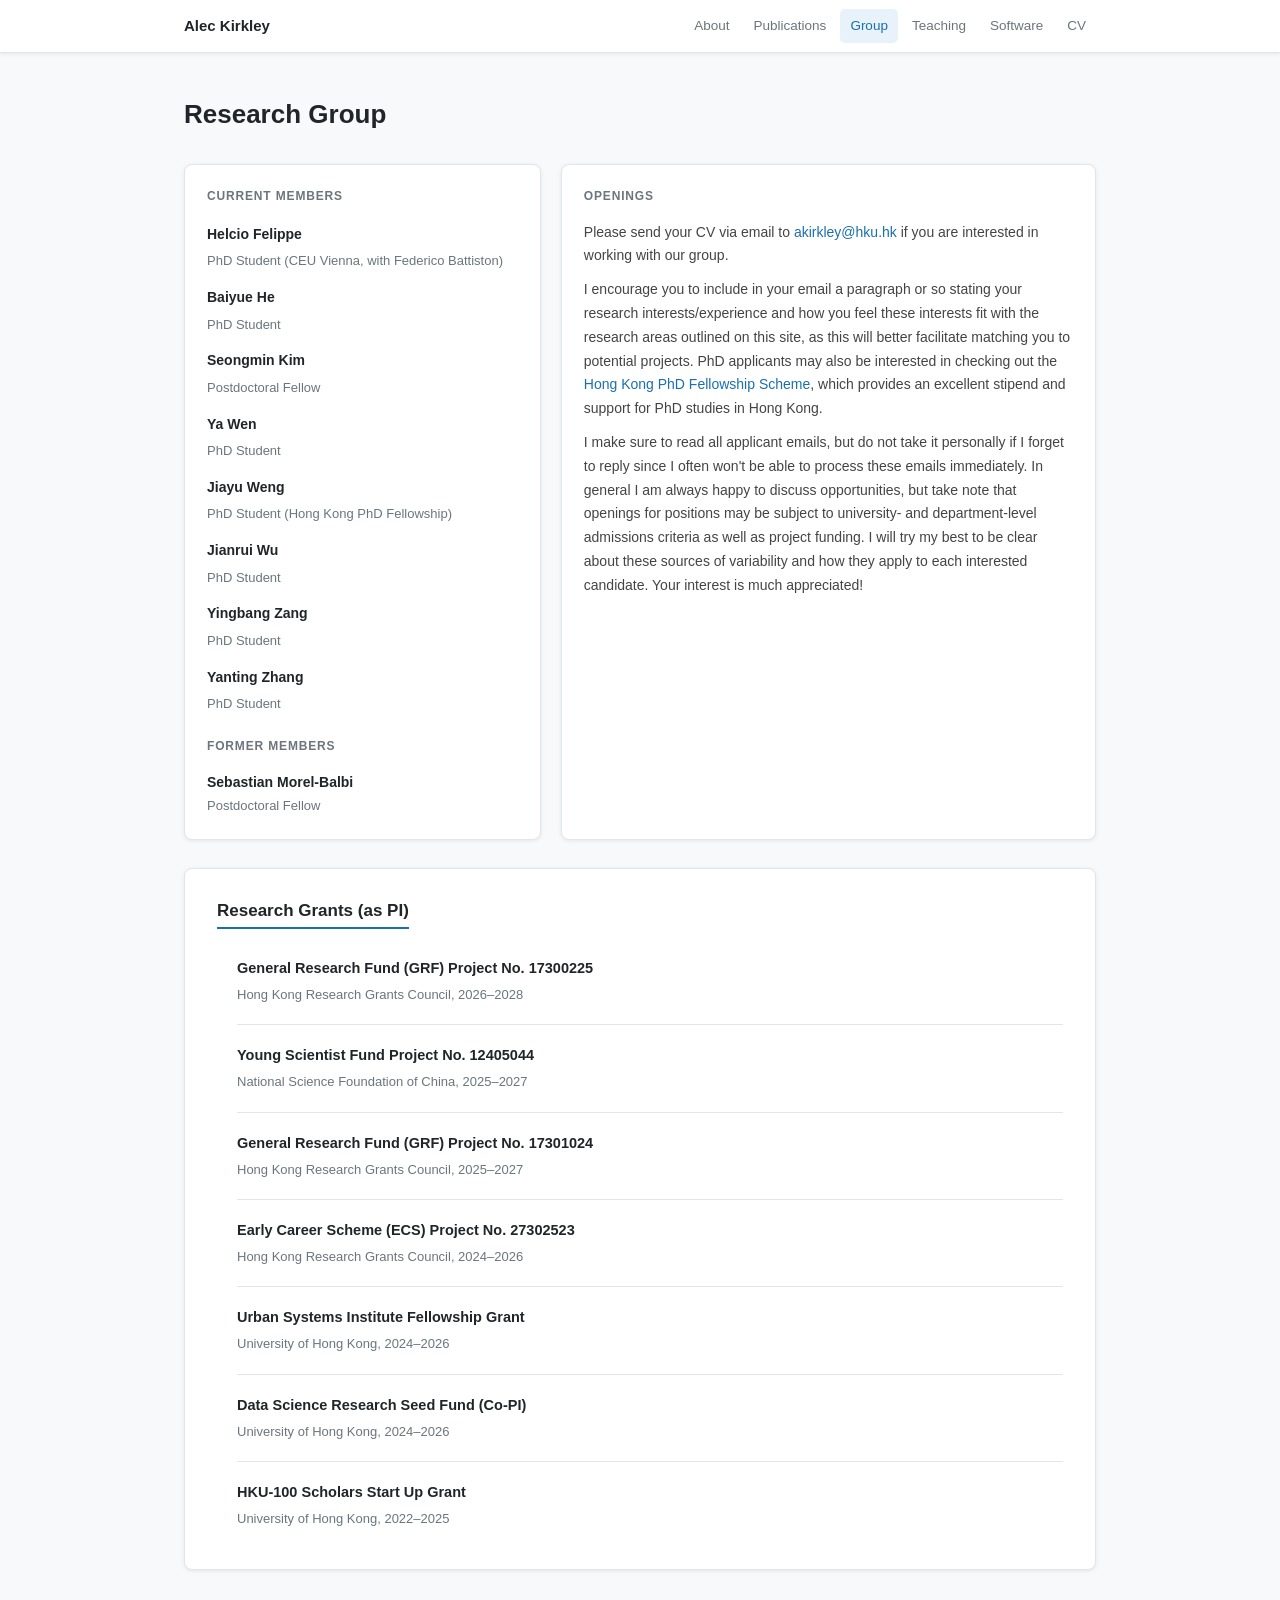
==== group.html @ 04981c3e "Initial commit" ====
<!DOCTYPE html>
<html lang="en">
<head>
<meta charset="UTF-8">
<meta name="viewport" content="width=device-width, initial-scale=1.0">
<title>Research Group — Alec Kirkley</title>
<link rel="stylesheet" href="style.css">
</head>
<body>

<nav>
  <div class="nav-inner">
    <a class="nav-brand" href="index.html">Alec Kirkley</a>
    <a class="nav-link" href="index.html">About</a>
    <a class="nav-link" href="pubs.html">Publications</a>
    <a class="nav-link active" href="group.html">Group</a>
    <a class="nav-link" href="teaching.html">Teaching</a>
    <a class="nav-link" href="software.html">Software</a>
    <a class="nav-link" href="files/cv.pdf">CV</a>
  </div>
</nav>

<div class="page">
  <div class="page-header">
    <h1>Research Group</h1>
  </div>

  <div class="grid-2" style="margin-bottom:28px;">
    <div class="card">
      <div class="card-title">Current Members</div>
      <ul style="list-style:none;padding:0;font-size:14px;line-height:1.9;">
        <li><strong>Helcio Felippe</strong><br><span style="color:#6c757d;font-size:13px;">PhD Student (CEU Vienna, with Federico Battiston)</span></li>
        <li style="margin-top:10px;"><strong>Baiyue He</strong><br><span style="color:#6c757d;font-size:13px;">PhD Student</span></li>
        <li style="margin-top:10px;"><strong>Seongmin Kim</strong><br><span style="color:#6c757d;font-size:13px;">Postdoctoral Fellow</span></li>
        <li style="margin-top:10px;"><strong>Ya Wen</strong><br><span style="color:#6c757d;font-size:13px;">PhD Student</span></li>
        <li style="margin-top:10px;"><strong>Jiayu Weng</strong><br><span style="color:#6c757d;font-size:13px;">PhD Student (Hong Kong PhD Fellowship)</span></li>
        <li style="margin-top:10px;"><strong>Jianrui Wu</strong><br><span style="color:#6c757d;font-size:13px;">PhD Student</span></li>
        <li style="margin-top:10px;"><strong>Yingbang Zang</strong><br><span style="color:#6c757d;font-size:13px;">PhD Student</span></li>
        <li style="margin-top:10px;"><strong>Yanting Zhang</strong><br><span style="color:#6c757d;font-size:13px;">PhD Student</span></li>
      </ul>
      <div class="card-title" style="margin-top:20px;">Former Members</div>
      <ul style="list-style:none;padding:0;font-size:14px;">
        <li><strong>Sebastian Morel-Balbi</strong><br><span style="color:#6c757d;font-size:13px;">Postdoctoral Fellow</span></li>
      </ul>
    </div>
    <div class="card">
      <div class="card-title">Openings</div>
      <p style="font-size:14px;color:#444;line-height:1.7;">Please send your CV via email to <a href="mailto:akirkley@hku.hk">akirkley@hku.hk</a> if you are interested in working with our group.</p>
      <p style="font-size:14px;color:#444;line-height:1.7;margin-top:10px;">I encourage you to include in your email a paragraph or so stating your research interests/experience and how you feel these interests fit with the research areas outlined on this site, as this will better facilitate matching you to potential projects. PhD applicants may also be interested in checking out the <a href="https://cerg1.ugc.edu.hk/hkpfs/index.html" target="_blank">Hong Kong PhD Fellowship Scheme</a>, which provides an excellent stipend and support for PhD studies in Hong Kong.</p>
      <p style="font-size:14px;color:#444;line-height:1.7;margin-top:10px;">I make sure to read all applicant emails, but do not take it personally if I forget to reply since I often won't be able to process these emails immediately. In general I am always happy to discuss opportunities, but take note that openings for positions may be subject to university- and department-level admissions criteria as well as project funding. I will try my best to be clear about these sources of variability and how they apply to each interested candidate. Your interest is much appreciated!</p>
    </div>
  </div>

  <div class="section">
    <h2>Research Grants (as PI)</h2>
    <ul class="pub-list">
      <li class="pub-item">
        <div class="pub-title">General Research Fund (GRF) Project No. 17300225</div>
        <div class="pub-venue">Hong Kong Research Grants Council, 2026–2028</div>
      </li>
      <li class="pub-item">
        <div class="pub-title">Young Scientist Fund Project No. 12405044</div>
        <div class="pub-venue">National Science Foundation of China, 2025–2027</div>
      </li>
      <li class="pub-item">
        <div class="pub-title">General Research Fund (GRF) Project No. 17301024</div>
        <div class="pub-venue">Hong Kong Research Grants Council, 2025–2027</div>
      </li>
      <li class="pub-item">
        <div class="pub-title">Early Career Scheme (ECS) Project No. 27302523</div>
        <div class="pub-venue">Hong Kong Research Grants Council, 2024–2026</div>
      </li>
      <li class="pub-item">
        <div class="pub-title">Urban Systems Institute Fellowship Grant</div>
        <div class="pub-venue">University of Hong Kong, 2024–2026</div>
      </li>
      <li class="pub-item">
        <div class="pub-title">Data Science Research Seed Fund (Co-PI)</div>
        <div class="pub-venue">University of Hong Kong, 2024–2026</div>
      </li>
      <li class="pub-item">
        <div class="pub-title">HKU-100 Scholars Start Up Grant</div>
        <div class="pub-venue">University of Hong Kong, 2022–2025</div>
      </li>
    </ul>
  </div>
</div>
</body>
</html>
---- style.css ----
*, *::before, *::after { box-sizing: border-box; margin: 0; padding: 0; }

:root {
  --bg: #f8f9fa;
  --surface: #ffffff;
  --border: #e2e6ea;
  --text: #212529;
  --muted: #6c757d;
  --accent: #1a6faf;
  --accent-light: #e8f2fa;
  --radius: 8px;
  --shadow: 0 1px 4px rgba(0,0,0,0.08);
  --shadow-md: 0 3px 12px rgba(0,0,0,0.10);
}

body {
  font-family: -apple-system, BlinkMacSystemFont, "Segoe UI", Roboto, "Helvetica Neue", Arial, sans-serif;
  font-size: 15px;
  line-height: 1.65;
  color: var(--text);
  background: var(--bg);
}

a { color: var(--accent); text-decoration: none; }
a:hover { text-decoration: underline; }

/* NAV */
nav {
  background: var(--surface);
  border-bottom: 1px solid var(--border);
  position: sticky;
  top: 0;
  z-index: 100;
  box-shadow: var(--shadow);
}
.nav-inner {
  max-width: 960px;
  margin: 0 auto;
  padding: 0 24px;
  display: flex;
  align-items: center;
  gap: 4px;
  height: 52px;
}
.nav-brand {
  font-weight: 600;
  font-size: 15px;
  color: var(--text);
  margin-right: auto;
  white-space: nowrap;
}
.nav-brand:hover { text-decoration: none; color: var(--accent); }
nav a.nav-link {
  font-size: 13.5px;
  color: var(--muted);
  padding: 6px 10px;
  border-radius: 5px;
  transition: background 0.15s, color 0.15s;
}
nav a.nav-link:hover, nav a.nav-link.active {
  background: var(--accent-light);
  color: var(--accent);
  text-decoration: none;
}

/* PAGE WRAPPER */
.page { max-width: 960px; margin: 0 auto; padding: 40px 24px 80px; }

/* HERO */
.hero {
  display: flex;
  gap: 36px;
  align-items: flex-start;
  background: var(--surface);
  border: 1px solid var(--border);
  border-radius: var(--radius);
  padding: 32px;
  box-shadow: var(--shadow);
  margin-bottom: 32px;
}
.hero-photo {
  width: 130px;
  height: 130px;
  border-radius: 50%;
  object-fit: cover;
  flex-shrink: 0;
  border: 3px solid var(--border);
}
.hero-body { flex: 1; }
.hero-name { font-size: 24px; font-weight: 700; margin-bottom: 2px; }
.hero-role { color: var(--accent); font-size: 15px; font-weight: 500; margin-bottom: 4px; }
.hero-org { color: var(--muted); font-size: 13.5px; margin-bottom: 14px; }
.hero-links { display: flex; flex-wrap: wrap; gap: 8px; }
.hero-link {
  display: inline-flex;
  align-items: center;
  gap: 5px;
  font-size: 13px;
  color: var(--muted);
  border: 1px solid var(--border);
  border-radius: 20px;
  padding: 4px 12px;
  transition: border-color 0.15s, color 0.15s;
}
.hero-link:hover { border-color: var(--accent); color: var(--accent); text-decoration: none; }

/* GRID */
.grid-3 {
  display: grid;
  grid-template-columns: repeat(3, 1fr);
  gap: 20px;
  margin-bottom: 32px;
}
.grid-2 {
  display: grid;
  grid-template-columns: 2fr 3fr;
  gap: 20px;
  margin-bottom: 32px;
}
@media (max-width: 700px) {
  .grid-3, .grid-2 { grid-template-columns: 1fr; }
  .hero { flex-direction: column; gap: 20px; }
}

/* CARD */
.card {
  background: var(--surface);
  border: 1px solid var(--border);
  border-radius: var(--radius);
  padding: 22px;
  box-shadow: var(--shadow);
}
.card-title {
  font-size: 12px;
  font-weight: 700;
  text-transform: uppercase;
  letter-spacing: 0.07em;
  color: var(--muted);
  margin-bottom: 14px;
}
.tag-list { display: flex; flex-wrap: wrap; gap: 6px; }
.tag {
  background: var(--accent-light);
  color: var(--accent);
  font-size: 12px;
  padding: 4px 10px;
  border-radius: 20px;
  font-weight: 500;
}

/* BIO SECTION */
.section {
  background: var(--surface);
  border: 1px solid var(--border);
  border-radius: var(--radius);
  padding: 28px 32px;
  box-shadow: var(--shadow);
  margin-bottom: 32px;
}
.section h2 {
  font-size: 17px;
  font-weight: 700;
  margin-bottom: 14px;
  color: var(--text);
  border-bottom: 2px solid var(--accent);
  display: inline-block;
  padding-bottom: 2px;
}
.section p { margin-bottom: 12px; color: var(--text); }
.section p:last-child { margin-bottom: 0; }
.section ul, .section ol { padding-left: 20px; margin-bottom: 12px; }
.section li { margin-bottom: 5px; }

/* PUB LIST */
.pub-list { list-style: none; padding: 0; }
.pub-item {
  padding: 14px 0;
  border-bottom: 1px solid var(--border);
}
.pub-item:last-child { border-bottom: none; padding-bottom: 0; }
.pub-title { font-weight: 600; font-size: 14.5px; margin-bottom: 3px; }
.pub-venue { font-size: 13px; color: var(--muted); margin-bottom: 5px; }
.pub-links { display: flex; gap: 8px; flex-wrap: wrap; }
.pub-link {
  font-size: 12px;
  background: var(--accent-light);
  color: var(--accent);
  padding: 2px 10px;
  border-radius: 12px;
  border: 1px solid #c9def0;
}
.pub-link:hover { background: var(--accent); color: #fff; text-decoration: none; }

.section-label {
  font-size: 11px;
  font-weight: 700;
  text-transform: uppercase;
  letter-spacing: 0.1em;
  color: var(--accent);
  margin: 20px 0 10px;
}
.section-label:first-child { margin-top: 0; }

/* PAGE HEADER */
.page-header {
  margin-bottom: 28px;
}
.page-header h1 {
  font-size: 26px;
  font-weight: 700;
}
.page-header p { color: var(--muted); margin-top: 4px; }

/* SELECTED PUBS ON HOME */
.sel-pub {
  padding: 10px 0;
  border-bottom: 1px solid var(--border);
  font-size: 14px;
}
.sel-pub:last-child { border-bottom: none; }
.sel-pub strong { display: block; font-weight: 600; margin-bottom: 2px; }
.sel-pub span { color: var(--muted); font-size: 13px; }

/* CONTACT CARD */
.contact-item { display: flex; align-items: center; gap: 8px; margin-bottom: 10px; font-size: 14px; color: var(--muted); }
.contact-item a { color: var(--text); }
.contact-item:last-child { margin-bottom: 0; }
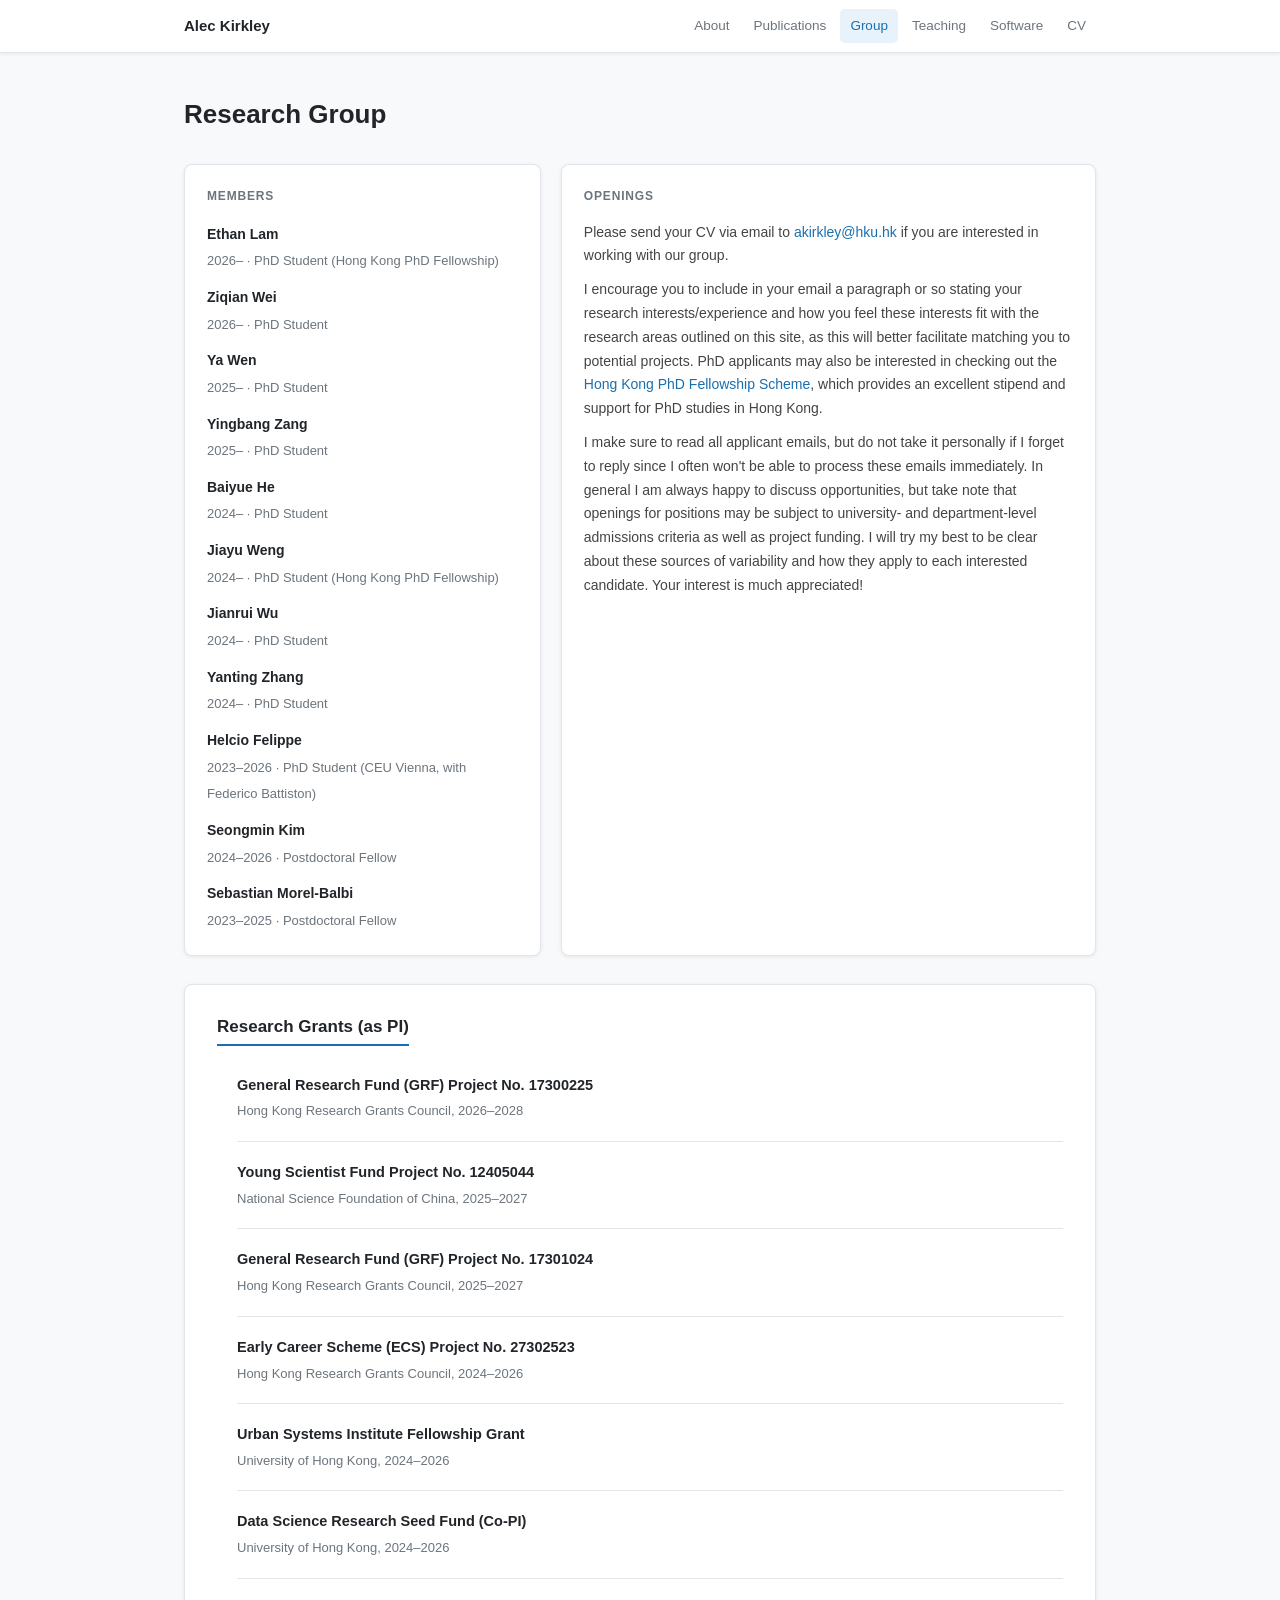
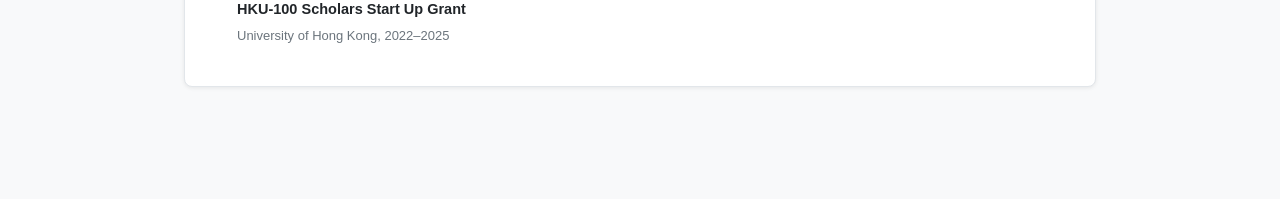
==== commit 78e6e27e: "Update group.html" ====
--- a/group.html
+++ b/group.html
@@ -27,20 +27,19 @@
 
   <div class="grid-2" style="margin-bottom:28px;">
     <div class="card">
-      <div class="card-title">Current Members</div>
+      <div class="card-title">Members</div>
       <ul style="list-style:none;padding:0;font-size:14px;line-height:1.9;">
-        <li><strong>Helcio Felippe</strong><br><span style="color:#6c757d;font-size:13px;">PhD Student (CEU Vienna, with Federico Battiston)</span></li>
-        <li style="margin-top:10px;"><strong>Baiyue He</strong><br><span style="color:#6c757d;font-size:13px;">PhD Student</span></li>
-        <li style="margin-top:10px;"><strong>Seongmin Kim</strong><br><span style="color:#6c757d;font-size:13px;">Postdoctoral Fellow</span></li>
-        <li style="margin-top:10px;"><strong>Ya Wen</strong><br><span style="color:#6c757d;font-size:13px;">PhD Student</span></li>
-        <li style="margin-top:10px;"><strong>Jiayu Weng</strong><br><span style="color:#6c757d;font-size:13px;">PhD Student (Hong Kong PhD Fellowship)</span></li>
-        <li style="margin-top:10px;"><strong>Jianrui Wu</strong><br><span style="color:#6c757d;font-size:13px;">PhD Student</span></li>
-        <li style="margin-top:10px;"><strong>Yingbang Zang</strong><br><span style="color:#6c757d;font-size:13px;">PhD Student</span></li>
-        <li style="margin-top:10px;"><strong>Yanting Zhang</strong><br><span style="color:#6c757d;font-size:13px;">PhD Student</span></li>
-      </ul>
-      <div class="card-title" style="margin-top:20px;">Former Members</div>
-      <ul style="list-style:none;padding:0;font-size:14px;">
-        <li><strong>Sebastian Morel-Balbi</strong><br><span style="color:#6c757d;font-size:13px;">Postdoctoral Fellow</span></li>
+        <li><strong>Ethan Lam</strong><br><span style="color:#6c757d;font-size:13px;">2026– &middot; PhD Student (Hong Kong PhD Fellowship)</span></li>
+        <li style="margin-top:10px;"><strong>Ziqian Wei</strong><br><span style="color:#6c757d;font-size:13px;">2026– &middot; PhD Student</span></li>
+        <li style="margin-top:10px;"><strong>Ya Wen</strong><br><span style="color:#6c757d;font-size:13px;">2025– &middot; PhD Student</span></li>
+        <li style="margin-top:10px;"><strong>Yingbang Zang</strong><br><span style="color:#6c757d;font-size:13px;">2025– &middot; PhD Student</span></li>
+        <li style="margin-top:10px;"><strong>Baiyue He</strong><br><span style="color:#6c757d;font-size:13px;">2024– &middot; PhD Student</span></li>
+        <li style="margin-top:10px;"><strong>Jiayu Weng</strong><br><span style="color:#6c757d;font-size:13px;">2024– &middot; PhD Student (Hong Kong PhD Fellowship)</span></li>
+        <li style="margin-top:10px;"><strong>Jianrui Wu</strong><br><span style="color:#6c757d;font-size:13px;">2024– &middot; PhD Student</span></li>
+        <li style="margin-top:10px;"><strong>Yanting Zhang</strong><br><span style="color:#6c757d;font-size:13px;">2024– &middot; PhD Student</span></li>
+        <li style="margin-top:10px;"><strong>Helcio Felippe</strong><br><span style="color:#6c757d;font-size:13px;">2023–2026 &middot; PhD Student (CEU Vienna, with Federico Battiston)</span></li>
+        <li style="margin-top:10px;"><strong>Seongmin Kim</strong><br><span style="color:#6c757d;font-size:13px;">2024–2026 &middot; Postdoctoral Fellow</span></li>
+        <li style="margin-top:10px;"><strong>Sebastian Morel-Balbi</strong><br><span style="color:#6c757d;font-size:13px;">2023–2025 &middot; Postdoctoral Fellow</span></li>
       </ul>
     </div>
     <div class="card">
